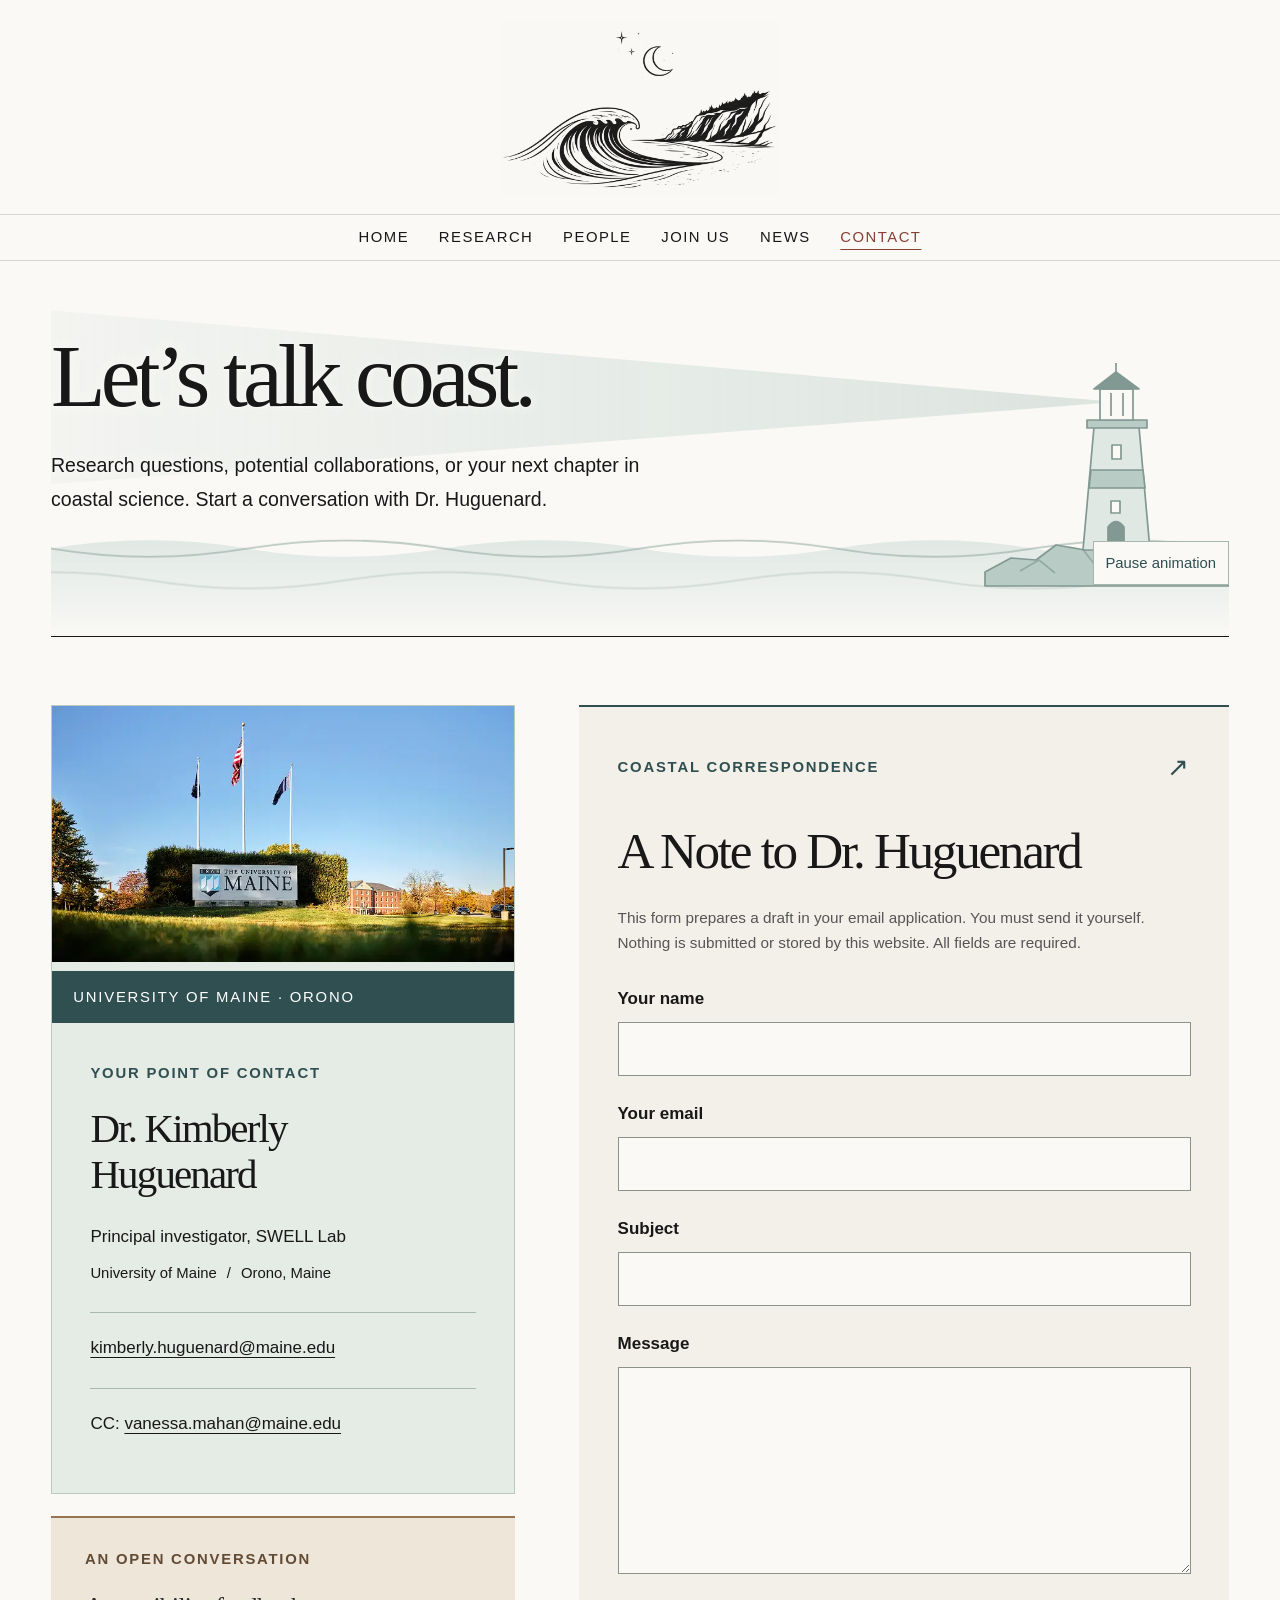
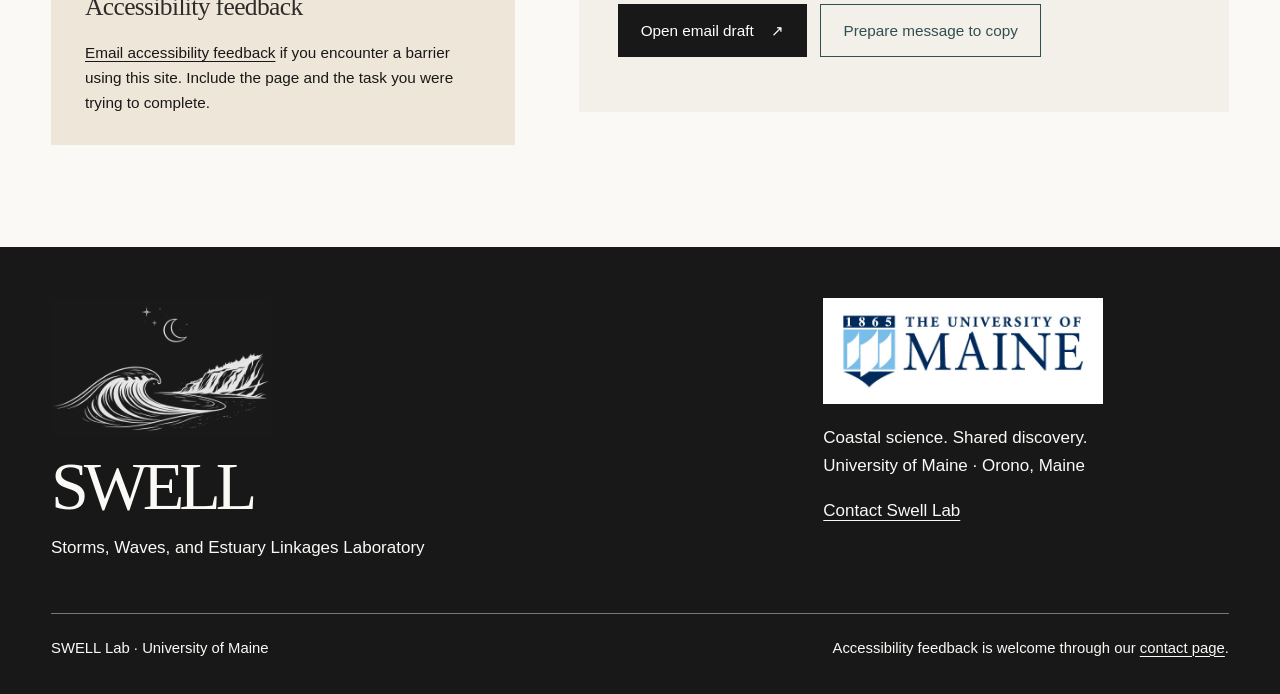
==== docs/contact.html @ 8139de0f "Build website into docs for GitHub Pages" ====
<!DOCTYPE html>
<html xmlns="http://www.w3.org/1999/xhtml" lang="en" xml:lang="en"><head>

<meta charset="utf-8">
<meta name="generator" content="quarto-1.10.18">

<meta name="viewport" content="width=device-width, initial-scale=1.0, user-scalable=yes">

<meta name="description" content="Prepare an email to Dr.&nbsp;Kimberly Huguenard about SWELL Lab research, opportunities, or accessibility.">

<title>Contact – SWELL Lab</title>
<style>
/* Default styles provided by pandoc.
** See https://pandoc.org/MANUAL.html#variables-for-html for config info.
*/
span.smallcaps{font-variant: small-caps;}
div.columns{display: flex; gap: 1.5em;}
div.column{flex: auto;}
@media screen {
div.columns{gap: min(4vw, 1.5em);}
div.column{overflow-x: auto;}
}
div.hanging-indent{margin-left: 1.5em; text-indent: -1.5em;}
ul.task-list{list-style: none;}
ul.task-list li input[type="checkbox"] {
  width: 0.8em;
  margin: 0 0.8em 0.2em -1em; /* quarto-specific, see https://github.com/quarto-dev/quarto-cli/issues/4556 */ 
  vertical-align: middle;
}
</style>


<script src="site_libs/quarto-nav/quarto-nav.js"></script>
<script src="site_libs/clipboard/clipboard.min.js"></script>
<script src="site_libs/quarto-html/quarto.js" type="module"></script>
<script src="site_libs/quarto-html/tabsets/tabsets.js" type="module"></script>
<script src="site_libs/quarto-html/popper.min.js"></script>
<script src="site_libs/quarto-html/tippy.umd.min.js"></script>
<link href="site_libs/quarto-html/tippy.css" rel="stylesheet">
<link href="site_libs/quarto-html/quarto-syntax-highlighting-64a204ab8560d761af7679ceaba22944.css" rel="stylesheet" id="quarto-text-highlighting-styles">
<script src="site_libs/bootstrap/bootstrap.min.js"></script>
<link href="site_libs/bootstrap/bootstrap-icons.css" rel="stylesheet">
<link href="site_libs/bootstrap/bootstrap-791b1b3ad2fe48a009efdbf6ec69bb7e.min.css" rel="stylesheet" append-hash="true" id="quarto-bootstrap" data-mode="light">
<script id="quarto-search-options" type="application/json">{
  "language": {
    "search-no-results-text": "No results",
    "search-matching-documents-text": "matching documents",
    "search-copy-link-title": "Copy link to search",
    "search-hide-matches-text": "Hide additional matches",
    "search-more-match-text": "more match in this document",
    "search-more-matches-text": "more matches in this document",
    "search-clear-button-title": "Clear",
    "search-text-placeholder": "",
    "search-detached-cancel-button-title": "Cancel",
    "search-submit-button-title": "Submit",
    "search-label": "Search"
  }
}</script>


<link rel="stylesheet" href="swell.css">
</head>

<body class="quarto-light">

<div id="quarto-search-results"></div>
<!-- content -->
<div id="quarto-content" class="quarto-container page-columns page-rows-contents page-layout-full">
<!-- sidebar -->
<!-- margin-sidebar -->
    
<!-- main -->
<main class="content column-page" id="quarto-document-content">
<a class="skip-link" href="#quarto-document-content">Skip to main content</a>
<header class="site-header">
  <div class="shell header-inner">
    <a class="brand" href="index.html" aria-label="SWELL Lab home"><img class="brand-wave" src="images/logo_final.png" alt=""></a>
    <nav class="site-nav" aria-label="Main navigation">
      <a href="index.html"><span>Home</span></a>
      <a href="research.html"><span>Research</span></a>
      <a href="people.html"><span>People</span></a>
      <a href="positions.html"><span>Join Us</span></a>
      <a href="news.html"><span>News</span></a>
      <a class="nav-contact" href="contact.html"><span>Contact</span></a>
    </nav>
  </div>
</header>

<!-- Keep Quarto's title container so it does not relocate our editorial h1. -->
<header id="title-block-header" class="quarto-title-block" hidden=""></header>


<div class="shell contact-page">

<header class="page-hero contact-hero">
  <div class="lighthouse-background" aria-hidden="true">
    <svg class="lighthouse-water" viewbox="0 0 1200 320" preserveaspectratio="none" focusable="false">
      <defs><lineargradient id="lighthouse-water-wash" x1="0" y1="0" x2="0" y2="1"><stop stop-color="#e0e8e4"></stop><stop offset="1" stop-color="#e0e8e4" stop-opacity="0"></stop></lineargradient></defs>
      <path d="M0 245Q100 231 200 245T400 245T600 245T800 245T1000 245T1200 245V320H0Z" fill="url(#lighthouse-water-wash)"></path>
      <g class="lighthouse-ripples" fill="none" stroke="#829892" stroke-width="1.5" opacity=".5"><path d="M-200 245Q-100 231 0 245T200 245T400 245T600 245T800 245T1000 245T1200 245T1400 245"></path><path d="M-100 272Q0 258 100 272T300 272T500 272T700 272T900 272T1100 272T1300 272" opacity=".5"></path></g>
    </svg>
    <svg class="lighthouse-scene" viewbox="0 0 360 300" focusable="false">
      <defs><lineargradient id="lighthouse-light" x1="0" y1="0" x2="1" y2="0"><stop stop-color="#b8cbc4" stop-opacity="0"></stop><stop offset="1" stop-color="#b8cbc4" stop-opacity=".45"></stop></lineargradient></defs>
      <path class="lighthouse-beam" d="M247 86 -1100 -30V190Z" fill="url(#lighthouse-light)"></path>
      <g stroke="#829892" stroke-width="1.7" stroke-linejoin="round">
        <path d="M116 256 142 242 167 244 187 229 216 234 244 220 273 230 296 226 319 244 349 251 360 270H116Z" fill="#b8cbc4"></path>
        <path d="m151 255 19-11 16 13m29-22 15 19 24-12m40-14-8 26 24 7" fill="none" opacity=".65"></path>
        <path d="M225 111H270L281 234H214Z" fill="#e0e8e4"></path>
        <path d="M222 154H274L276 172H220Z" fill="#b8cbc4"></path>
        <path d="M218 112H278V104H218Z" fill="#b8cbc4"></path>
        <path d="M231 104V73H264V104Z" fill="#faf9f6"></path>
        <path d="M225 73 247 56 270 73Z" fill="#829892"></path>
        <path d="M247 57V47 M242 77V100 M254 77V100" fill="none"></path>
        <path d="M239 234V211Q247 200 255 211V234Z" fill="#829892"></path>
        <path d="M243 129H252V143H243Z M242 185H251V197H242Z" fill="#faf9f6"></path>
      </g>
    </svg>
  </div>
  <div class="contact-hero-copy"><h1>Let’s talk coast.</h1><p class="lead">Research questions, potential collaborations, or your next chapter in coastal science. Start a conversation with Dr. Huguenard.</p></div><div class="lighthouse-controls"><button class="lighthouse-toggle" type="button" aria-pressed="false" hidden="">Pause animation</button></div></header>
<div class="section contact-grid">
  <div class="contact-aside" role="complementary" aria-labelledby="contact-name">
    <article class="contact-card">
      <figure class="contact-photo figure"><img src="images/umaine.jpg" alt="University of Maine entrance sign beneath three flagpoles, with autumn trees and campus buildings in the background." width="747" height="486" decoding="async" class="figure-img"><figcaption>University of Maine · Orono</figcaption></figure>
      <div class="contact-card-body"><p class="eyebrow">Your point of contact</p><h2 id="contact-name">Dr. Kimberly<br>Huguenard</h2><p class="contact-role">Principal investigator, SWELL Lab</p><p class="contact-location">University of Maine <span aria-hidden="true">/</span> Orono, Maine</p><p id="recipient-display" class="email"><a href="mailto:kimberly.huguenard@maine.edu?cc=vanessa.mahan%40maine.edu">kimberly.huguenard@maine.edu</a></p><p class="email">CC: <a href="mailto:vanessa.mahan@maine.edu">vanessa.mahan@maine.edu</a></p><p id="recipient-note" class="form-help">Drafts are addressed to Kim with Vanessa Mahan copied.</p></div>
    </article>
    <div class="accessibility-card" id="accessibility-feedback"><p class="eyebrow">An open conversation</p><h3>Accessibility feedback</h3><p><a href="mailto:kimberly.huguenard@maine.edu?cc=vanessa.mahan%40maine.edu&amp;subject=SWELL%20Lab%20accessibility%20feedback">Email accessibility feedback</a> if you encounter a barrier using this site. Include the page and the task you were trying to complete.</p></div>
  </div>
  <section class="contact-form-panel" aria-labelledby="form-heading"><div class="correspondence-label eyebrow"><span>Coastal correspondence</span><span aria-hidden="true">↗</span></div><h2 id="form-heading">A Note to Dr. Huguenard</h2><p id="form-instructions" class="form-help">This form prepares a draft in your email application. You must send it yourself. Nothing is submitted or stored by this website. All fields are required.</p>
    <!-- Keep these recipients consistent with the visible email and accessibility links. -->
    <form id="contact-form" data-recipient="kimberly.huguenard@maine.edu" data-cc="vanessa.mahan@maine.edu" aria-describedby="form-instructions">
      <div class="field"><label for="sender-name">Your name</label><input id="sender-name" name="name" autocomplete="name" required="" maxlength="120" aria-describedby="name-error"><p id="name-error" class="field-error" hidden=""></p></div>
      <div class="field"><label for="sender-email">Your email</label><input id="sender-email" name="email" type="email" autocomplete="email" required="" maxlength="254" aria-describedby="email-error"><p id="email-error" class="field-error" hidden=""></p></div>
      <div class="field"><label for="subject">Subject</label><input id="subject" name="subject" required="" maxlength="160" aria-describedby="subject-error"><p id="subject-error" class="field-error" hidden=""></p></div>
      <div class="field"><label for="message">Message</label><textarea id="message" name="message" rows="7" required="" maxlength="5000" aria-describedby="message-error"></textarea><p id="message-error" class="field-error" hidden=""></p></div>
      <div class="actions"><button class="button" id="open-draft" type="submit" disabled="" aria-describedby="recipient-note">Open email draft <span aria-hidden="true">↗</span></button><button class="button secondary" id="prepare-message" type="button" disabled="">Prepare message to copy</button></div>
      <p id="form-status" class="form-status" role="status" aria-live="polite" aria-atomic="true"></p>
      <noscript><p>Message preparation requires JavaScript. You can write your message directly in your email application using the email link above. Accessibility feedback can also be emailed using the link in the Accessibility feedback section.</p></noscript>
    </form>
    <div id="draft-preview" class="draft-preview" hidden=""><label for="copy-text">Your prepared message</label><p id="copy-help" class="form-help">If your email app does not open, copy this message into a new email. Nothing has been sent.</p><textarea id="copy-text" rows="10" readonly="" aria-describedby="copy-help"></textarea><div class="actions"><button class="button secondary" id="copy-message" type="button">Copy message</button></div><p id="copy-status" role="status" aria-live="polite"></p></div>
  </section>
</div>

</div>



</main> <!-- /main -->
<footer class="site-footer">
  <div class="shell">
    <div class="footer-top">
      <div><img class="footer-logo" src="images/logo_final.png" alt="SWELL Lab wave, coast, and moon logo" width="1020" height="632" loading="lazy" decoding="async"><p class="footer-wordmark" aria-hidden="true">SWELL</p><p>Storms, Waves, and Estuary Linkages Laboratory</p></div>
      <div class="footer-affiliation"><a class="university-logo" href="https://umaine.edu/"><img src="images/UMaine_fullcrest_logo4c.jpg" alt="The University of Maine" width="550" height="175" loading="lazy" decoding="async"></a><p>Coastal science. Shared discovery.<br>University of Maine · Orono, Maine</p><a href="contact.html">Contact Swell Lab</a></div>
    </div>
    <div class="footer-bottom"><p>SWELL Lab · University of Maine</p><p>Accessibility feedback is welcome through our <a href="contact.html#accessibility-feedback">contact page</a>.</p></div>
  </div>
</footer>
<script src="site.js" defer=""></script>
<script id="quarto-html-after-body" type="application/javascript">
  window.document.addEventListener("DOMContentLoaded", function (event) {
    const isCodeAnnotation = (el) => {
      for (const clz of el.classList) {
        if (clz.startsWith('code-annotation-')) {                     
          return true;
        }
      }
      return false;
    }
    const onCopySuccess = function(e) {
      // button target
      const button = e.trigger;
      // don't keep focus
      button.blur();
      // flash "checked"
      button.classList.add('code-copy-button-checked');
      var currentTitle = button.getAttribute("title");
      button.setAttribute("title", "Copied!");
      let tooltip;
      if (window.bootstrap) {
        button.setAttribute("data-bs-toggle", "tooltip");
        button.setAttribute("data-bs-placement", "left");
        button.setAttribute("data-bs-title", "Copied!");
        tooltip = new bootstrap.Tooltip(button, 
          { trigger: "manual", 
            customClass: "code-copy-button-tooltip",
            offset: [0, -8]});
        tooltip.show();    
      }
      setTimeout(function() {
        if (tooltip) {
          tooltip.hide();
          button.removeAttribute("data-bs-title");
          button.removeAttribute("data-bs-toggle");
          button.removeAttribute("data-bs-placement");
        }
        button.setAttribute("title", currentTitle);
        button.classList.remove('code-copy-button-checked');
      }, 1000);
      // clear code selection
      e.clearSelection();
    }
    const getTextToCopy = function(trigger) {
      const outerScaffold = trigger.parentElement.cloneNode(true);
      const codeEl = outerScaffold.querySelector('code');
      for (const childEl of codeEl.children) {
        if (isCodeAnnotation(childEl)) {
          childEl.remove();
        }
      }
      return codeEl.innerText;
    }
    const clipboard = new window.ClipboardJS('.code-copy-button:not([data-in-quarto-modal])', {
      text: getTextToCopy
    });
    clipboard.on('success', onCopySuccess);
    if (window.document.getElementById('quarto-embedded-source-code-modal')) {
      const clipboardModal = new window.ClipboardJS('.code-copy-button[data-in-quarto-modal]', {
        text: getTextToCopy,
        container: window.document.getElementById('quarto-embedded-source-code-modal')
      });
      clipboardModal.on('success', onCopySuccess);
    }
      var localhostRegex = new RegExp(/^(?:http|https):\/\/localhost\:?[0-9]*\//);
      var mailtoRegex = new RegExp(/^mailto:/);
        var filterRegex = new RegExp('/' + window.location.host + '/');
      var isInternal = (href) => {
          return filterRegex.test(href) || localhostRegex.test(href) || mailtoRegex.test(href);
      }
      // Inspect non-navigation links and adorn them if external
     var links = window.document.querySelectorAll('a[href]:not(.nav-link):not(.navbar-brand):not(.toc-action):not(.sidebar-link):not(.sidebar-item-toggle):not(.pagination-link):not(.no-external):not([aria-hidden]):not(.dropdown-item):not(.quarto-navigation-tool):not(.about-link)');
      for (var i=0; i<links.length; i++) {
        const link = links[i];
        if (!isInternal(link.href)) {
          // undo the damage that might have been done by quarto-nav.js in the case of
          // links that we want to consider external
          if (link.dataset.originalHref !== undefined) {
            link.href = link.dataset.originalHref;
          }
        }
      }
    function tippyHover(el, contentFn, onTriggerFn, onUntriggerFn) {
      const config = {
        allowHTML: true,
        maxWidth: 500,
        delay: 100,
        arrow: false,
        appendTo: function(el) {
            return el.parentElement;
        },
        interactive: true,
        interactiveBorder: 10,
        theme: 'quarto',
        placement: 'bottom-start',
      };
      if (contentFn) {
        config.content = contentFn;
      }
      if (onTriggerFn) {
        config.onTrigger = onTriggerFn;
      }
      if (onUntriggerFn) {
        config.onUntrigger = onUntriggerFn;
      }
      window.tippy(el, config); 
    }
    const noterefs = window.document.querySelectorAll('a[role="doc-noteref"]');
    for (var i=0; i<noterefs.length; i++) {
      const ref = noterefs[i];
      tippyHover(ref, function() {
        // use id or data attribute instead here
        let href = ref.getAttribute('data-footnote-href') || ref.getAttribute('href');
        try { href = new URL(href).hash; } catch {}
        const id = href.replace(/^#\/?/, "");
        const note = window.document.getElementById(id);
        if (note) {
          return note.innerHTML;
        } else {
          return "";
        }
      });
    }
    const xrefs = window.document.querySelectorAll('a.quarto-xref');
    const processXRef = (id, note) => {
      // Strip column container classes
      const stripColumnClz = (el) => {
        el.classList.remove("page-full", "page-columns");
        if (el.children) {
          for (const child of el.children) {
            stripColumnClz(child);
          }
        }
      }
      stripColumnClz(note)
      if (id === null || id.startsWith('sec-')) {
        // Special case sections, only their first couple elements
        const container = document.createElement("div");
        if (note.children && note.children.length > 2) {
          container.appendChild(note.children[0].cloneNode(true));
          for (let i = 1; i < note.children.length; i++) {
            const child = note.children[i];
            if (child.tagName === "P" && child.innerText === "") {
              continue;
            } else {
              container.appendChild(child.cloneNode(true));
              break;
            }
          }
          if (window.Quarto?.typesetMath) {
            window.Quarto.typesetMath(container);
          }
          return container.innerHTML
        } else {
          if (window.Quarto?.typesetMath) {
            window.Quarto.typesetMath(note);
          }
          return note.innerHTML;
        }
      } else {
        // Remove any anchor links if they are present
        const anchorLink = note.querySelector('a.anchorjs-link');
        if (anchorLink) {
          anchorLink.remove();
        }
        if (window.Quarto?.typesetMath) {
          window.Quarto.typesetMath(note);
        }
        if (note.classList.contains("callout")) {
          return note.outerHTML;
        } else {
          return note.innerHTML;
        }
      }
    }
    for (var i=0; i<xrefs.length; i++) {
      const xref = xrefs[i];
      tippyHover(xref, undefined, function(instance) {
        instance.disable();
        let url = xref.getAttribute('href');
        let hash = undefined; 
        if (url.startsWith('#')) {
          hash = url;
        } else {
          try { hash = new URL(url).hash; } catch {}
        }
        if (hash) {
          const id = hash.replace(/^#\/?/, "");
          const note = window.document.getElementById(id);
          if (note !== null) {
            try {
              const html = processXRef(id, note.cloneNode(true));
              instance.setContent(html);
            } finally {
              instance.enable();
              instance.show();
            }
          } else {
            // See if we can fetch this
            fetch(url.split('#')[0])
            .then(res => res.text())
            .then(html => {
              const parser = new DOMParser();
              const htmlDoc = parser.parseFromString(html, "text/html");
              const note = htmlDoc.getElementById(id);
              if (note !== null) {
                const html = processXRef(id, note);
                instance.setContent(html);
              } 
            }).finally(() => {
              instance.enable();
              instance.show();
            });
          }
        } else {
          // See if we can fetch a full url (with no hash to target)
          // This is a special case and we should probably do some content thinning / targeting
          fetch(url)
          .then(res => res.text())
          .then(html => {
            const parser = new DOMParser();
            const htmlDoc = parser.parseFromString(html, "text/html");
            const note = htmlDoc.querySelector('main.content');
            if (note !== null) {
              // This should only happen for chapter cross references
              // (since there is no id in the URL)
              // remove the first header
              if (note.children.length > 0 && note.children[0].tagName === "HEADER") {
                note.children[0].remove();
              }
              const html = processXRef(null, note);
              instance.setContent(html);
            } 
          }).finally(() => {
            instance.enable();
            instance.show();
          });
        }
      }, function(instance) {
      });
    }
        let selectedAnnoteEl;
        const selectorForAnnotation = ( cell, annotation) => {
          let cellAttr = 'data-code-cell="' + cell + '"';
          let lineAttr = 'data-code-annotation="' +  annotation + '"';
          const selector = 'span[' + cellAttr + '][' + lineAttr + ']';
          return selector;
        }
        const selectCodeLines = (annoteEl) => {
          const doc = window.document;
          const targetCell = annoteEl.getAttribute("data-target-cell");
          const targetAnnotation = annoteEl.getAttribute("data-target-annotation");
          const annoteSpan = window.document.querySelector(selectorForAnnotation(targetCell, targetAnnotation));
          const lines = annoteSpan.getAttribute("data-code-lines").split(",");
          const lineIds = lines.map((line) => {
            return targetCell + "-" + line;
          })
          let top = null;
          let height = null;
          let parent = null;
          if (lineIds.length > 0) {
              //compute the position of the single el (top and bottom and make a div)
              const el = window.document.getElementById(lineIds[0]);
              top = el.offsetTop;
              height = el.offsetHeight;
              parent = el.parentElement.parentElement;
            if (lineIds.length > 1) {
              const lastEl = window.document.getElementById(lineIds[lineIds.length - 1]);
              const bottom = lastEl.offsetTop + lastEl.offsetHeight;
              height = bottom - top;
            }
            if (top !== null && height !== null && parent !== null) {
              // cook up a div (if necessary) and position it 
              let div = window.document.getElementById("code-annotation-line-highlight");
              if (div === null) {
                div = window.document.createElement("div");
                div.setAttribute("id", "code-annotation-line-highlight");
                div.style.position = 'absolute';
                parent.appendChild(div);
              }
              div.style.top = top - 2 + "px";
              div.style.height = height + 4 + "px";
              div.style.left = 0;
              let gutterDiv = window.document.getElementById("code-annotation-line-highlight-gutter");
              if (gutterDiv === null) {
                gutterDiv = window.document.createElement("div");
                gutterDiv.setAttribute("id", "code-annotation-line-highlight-gutter");
                gutterDiv.style.position = 'absolute';
                const codeCell = window.document.getElementById(targetCell);
                const gutter = codeCell.querySelector('.code-annotation-gutter');
                gutter.appendChild(gutterDiv);
              }
              gutterDiv.style.top = top - 2 + "px";
              gutterDiv.style.height = height + 4 + "px";
            }
            selectedAnnoteEl = annoteEl;
          }
        };
        const unselectCodeLines = () => {
          const elementsIds = ["code-annotation-line-highlight", "code-annotation-line-highlight-gutter"];
          elementsIds.forEach((elId) => {
            const div = window.document.getElementById(elId);
            if (div) {
              div.remove();
            }
          });
          selectedAnnoteEl = undefined;
        };
          // Handle positioning of the toggle
      window.addEventListener(
        "resize",
        throttle(() => {
          elRect = undefined;
          if (selectedAnnoteEl) {
            selectCodeLines(selectedAnnoteEl);
          }
        }, 10)
      );
      function throttle(fn, ms) {
      let throttle = false;
      let timer;
        return (...args) => {
          if(!throttle) { // first call gets through
              fn.apply(this, args);
              throttle = true;
          } else { // all the others get throttled
              if(timer) clearTimeout(timer); // cancel #2
              timer = setTimeout(() => {
                fn.apply(this, args);
                timer = throttle = false;
              }, ms);
          }
        };
      }
        // Attach click handler to the DT
        const annoteDls = window.document.querySelectorAll('dt[data-target-cell]');
        for (const annoteDlNode of annoteDls) {
          annoteDlNode.addEventListener('click', (event) => {
            const clickedEl = event.target;
            if (clickedEl !== selectedAnnoteEl) {
              unselectCodeLines();
              const activeEl = window.document.querySelector('dt[data-target-cell].code-annotation-active');
              if (activeEl) {
                activeEl.classList.remove('code-annotation-active');
              }
              selectCodeLines(clickedEl);
              clickedEl.classList.add('code-annotation-active');
            } else {
              // Unselect the line
              unselectCodeLines();
              clickedEl.classList.remove('code-annotation-active');
            }
          });
        }
    const findCites = (el) => {
      const parentEl = el.parentElement;
      if (parentEl) {
        const cites = parentEl.dataset.cites;
        if (cites) {
          return {
            el,
            cites: cites.split(' ')
          };
        } else {
          return findCites(el.parentElement)
        }
      } else {
        return undefined;
      }
    };
    var bibliorefs = window.document.querySelectorAll('a[role="doc-biblioref"]');
    for (var i=0; i<bibliorefs.length; i++) {
      const ref = bibliorefs[i];
      const citeInfo = findCites(ref);
      if (citeInfo) {
        tippyHover(citeInfo.el, function() {
          var popup = window.document.createElement('div');
          citeInfo.cites.forEach(function(cite) {
            var citeDiv = window.document.createElement('div');
            citeDiv.classList.add('hanging-indent');
            citeDiv.classList.add('csl-entry');
            var biblioDiv = window.document.getElementById('ref-' + cite);
            if (biblioDiv) {
              citeDiv.innerHTML = biblioDiv.innerHTML;
            }
            popup.appendChild(citeDiv);
          });
          return popup.innerHTML;
        });
      }
    }
  });
  </script>
</div> <!-- /content -->




</body></html>
---- docs/site_libs/quarto-html/tippy.css ----
.tippy-box[data-animation=fade][data-state=hidden]{opacity:0}[data-tippy-root]{max-width:calc(100vw - 10px)}.tippy-box{position:relative;background-color:#333;color:#fff;border-radius:4px;font-size:14px;line-height:1.4;white-space:normal;outline:0;transition-property:transform,visibility,opacity}.tippy-box[data-placement^=top]>.tippy-arrow{bottom:0}.tippy-box[data-placement^=top]>.tippy-arrow:before{bottom:-7px;left:0;border-width:8px 8px 0;border-top-color:initial;transform-origin:center top}.tippy-box[data-placement^=bottom]>.tippy-arrow{top:0}.tippy-box[data-placement^=bottom]>.tippy-arrow:before{top:-7px;left:0;border-width:0 8px 8px;border-bottom-color:initial;transform-origin:center bottom}.tippy-box[data-placement^=left]>.tippy-arrow{right:0}.tippy-box[data-placement^=left]>.tippy-arrow:before{border-width:8px 0 8px 8px;border-left-color:initial;right:-7px;transform-origin:center left}.tippy-box[data-placement^=right]>.tippy-arrow{left:0}.tippy-box[data-placement^=right]>.tippy-arrow:before{left:-7px;border-width:8px 8px 8px 0;border-right-color:initial;transform-origin:center right}.tippy-box[data-inertia][data-state=visible]{transition-timing-function:cubic-bezier(.54,1.5,.38,1.11)}.tippy-arrow{width:16px;height:16px;color:#333}.tippy-arrow:before{content:"";position:absolute;border-color:transparent;border-style:solid}.tippy-content{position:relative;padding:5px 9px;z-index:1}
---- docs/site_libs/quarto-html/quarto-syntax-highlighting-64a204ab8560d761af7679ceaba22944.css ----
/* quarto syntax highlight colors */
:root {
  --quarto-hl-ot-color: #003B4F;
  --quarto-hl-at-color: #657422;
  --quarto-hl-ss-color: #20794D;
  --quarto-hl-an-color: #5E5E5E;
  --quarto-hl-fu-color: #4758AB;
  --quarto-hl-st-color: #20794D;
  --quarto-hl-cf-color: #003B4F;
  --quarto-hl-op-color: #5E5E5E;
  --quarto-hl-er-color: #AD0000;
  --quarto-hl-bn-color: #AD0000;
  --quarto-hl-al-color: #AD0000;
  --quarto-hl-va-color: #111111;
  --quarto-hl-bu-color: inherit;
  --quarto-hl-ex-color: inherit;
  --quarto-hl-pp-color: #AD0000;
  --quarto-hl-in-color: #5E5E5E;
  --quarto-hl-vs-color: #20794D;
  --quarto-hl-wa-color: #5E5E5E;
  --quarto-hl-do-color: #5E5E5E;
  --quarto-hl-im-color: #00769E;
  --quarto-hl-ch-color: #20794D;
  --quarto-hl-dt-color: #AD0000;
  --quarto-hl-fl-color: #AD0000;
  --quarto-hl-co-color: #5E5E5E;
  --quarto-hl-cv-color: #5E5E5E;
  --quarto-hl-cn-color: #8f5902;
  --quarto-hl-sc-color: #5E5E5E;
  --quarto-hl-dv-color: #AD0000;
  --quarto-hl-kw-color: #003B4F;
}

/* other quarto variables */
:root {
  --quarto-font-monospace: SFMono-Regular, Menlo, Monaco, Consolas, "Liberation Mono", "Courier New", monospace;
}

/* syntax highlight based on Pandoc's rules */
pre > code.sourceCode > span {
  color: #003B4F;
}

code.sourceCode > span {
  color: #003B4F;
}

div.sourceCode,
div.sourceCode pre.sourceCode {
  color: #003B4F;
}

/* Normal */
code span {
  color: #003B4F;
}

/* Alert */
code span.al {
  color: #AD0000;
  font-style: inherit;
}

/* Annotation */
code span.an {
  color: #5E5E5E;
  font-style: inherit;
}

/* Attribute */
code span.at {
  color: #657422;
  font-style: inherit;
}

/* BaseN */
code span.bn {
  color: #AD0000;
  font-style: inherit;
}

/* BuiltIn */
code span.bu {
  font-style: inherit;
}

/* ControlFlow */
code span.cf {
  color: #003B4F;
  font-weight: bold;
  font-style: inherit;
}

/* Char */
code span.ch {
  color: #20794D;
  font-style: inherit;
}

/* Constant */
code span.cn {
  color: #8f5902;
  font-style: inherit;
}

/* Comment */
code span.co {
  color: #5E5E5E;
  font-style: inherit;
}

/* CommentVar */
code span.cv {
  color: #5E5E5E;
  font-style: italic;
}

/* Documentation */
code span.do {
  color: #5E5E5E;
  font-style: italic;
}

/* DataType */
code span.dt {
  color: #AD0000;
  font-style: inherit;
}

/* DecVal */
code span.dv {
  color: #AD0000;
  font-style: inherit;
}

/* Error */
code span.er {
  color: #AD0000;
  font-style: inherit;
}

/* Extension */
code span.ex {
  font-style: inherit;
}

/* Float */
code span.fl {
  color: #AD0000;
  font-style: inherit;
}

/* Function */
code span.fu {
  color: #4758AB;
  font-style: inherit;
}

/* Import */
code span.im {
  color: #00769E;
  font-style: inherit;
}

/* Information */
code span.in {
  color: #5E5E5E;
  font-style: inherit;
}

/* Keyword */
code span.kw {
  color: #003B4F;
  font-weight: bold;
  font-style: inherit;
}

/* Operator */
code span.op {
  color: #5E5E5E;
  font-style: inherit;
}

/* Other */
code span.ot {
  color: #003B4F;
  font-style: inherit;
}

/* Preprocessor */
code span.pp {
  color: #AD0000;
  font-style: inherit;
}

/* SpecialChar */
code span.sc {
  color: #5E5E5E;
  font-style: inherit;
}

/* SpecialString */
code span.ss {
  color: #20794D;
  font-style: inherit;
}

/* String */
code span.st {
  color: #20794D;
  font-style: inherit;
}

/* Variable */
code span.va {
  color: #111111;
  font-style: inherit;
}

/* VerbatimString */
code span.vs {
  color: #20794D;
  font-style: inherit;
}

/* Warning */
code span.wa {
  color: #5E5E5E;
  font-style: italic;
}

.prevent-inlining {
  content: "</";
}

/*# sourceMappingURL=9d8d5bb603a83b8298b89080a598c93b.css.map */
---- docs/swell.css ----
/* Keep small text at least 14px while honoring larger browser text preferences. */
:root { --font-size-min: max(14px, .875rem); --paper: #faf9f6; --ink: #181818; --muted: #555; --line: #b8b6b1; --wash: #eeede9; }
* { box-sizing: border-box; }
html { scroll-padding-top: 1rem; }
body { margin: 0; background: var(--paper); color: var(--ink); }
body, input, textarea, button { font-family: Arial, Helvetica, sans-serif; }
a { color: inherit; text-underline-offset: .22em; text-decoration-thickness: 1px; }
a:hover { text-decoration-thickness: 2px; }
:focus-visible { outline: 3px solid var(--ink); outline-offset: 5px; }
::selection { color: white; background: var(--ink); }
img { max-width: 100%; height: auto; }
[hidden] { display: none !important; }
#quarto-content { display: block; padding: 0 !important; }
main.content { display: block !important; margin: 0 !important; padding: 0 !important; max-width: none; }
.shell.page-columns { display: block !important; }
.page-columns > * { grid-column: initial; }
.shell { width: min(100% - 6rem, 1320px); margin-inline: auto; }
.skip-link { position: absolute; left: 1rem; top: -100px; z-index: 100; background: var(--ink); color: white; padding: 1rem; }
.skip-link:focus { top: 1rem; }
.site-header { border-bottom: 1px solid #d8d6d1; }
.header-inner { display: flex; flex-direction: column; align-items: center; gap: 0; width: 100%; padding-top: 1.2rem; }
.header-inner .brand { margin-bottom: 1.2rem; }
.brand { display: inline-flex; align-items: center; gap: .5rem; flex-shrink: 0; text-decoration: none; }
.brand-wave { display: block; width: clamp(200px, 22vw, 280px); height: auto; mix-blend-mode: multiply; }
.site-nav { display: flex; align-items: stretch; justify-content: center; gap: 1.75rem; width: 100%; padding-inline: 1rem; border-top: 1px solid #d8d6d1; }
.site-nav a { display: inline-flex; align-items: center; justify-content: center; min-height: 44px; padding: .7rem 0; color: var(--ink); text-decoration: none; font-size: .875rem; font-weight: 400; letter-spacing: .1em; text-transform: uppercase; line-height: 1.4; white-space: nowrap; }
.site-nav a:hover, .site-nav a[aria-current=page] { text-decoration: underline; text-decoration-thickness: 1px; text-underline-offset: .45em; }
.site-nav a:focus-visible { outline: 2px solid var(--ink); outline-offset: -2px; }
.site-nav a.nav-contact { color: #8b4035; }
.site-nav a.nav-contact:hover { color: #622d25; }
.eyebrow, .folio, .role { font-size: var(--font-size-min); font-weight: 600; letter-spacing: .12em; text-transform: uppercase; }
.eyebrow { margin: 0 0 1.2rem; }
.cover { padding-top: 2rem; }
.cover-meta { display: flex; align-items: center; justify-content: space-between; gap: clamp(1.5rem, 4vw, 3.5rem); margin-bottom: 1.2rem; padding-bottom: 1.5rem; border-bottom: 1px solid var(--line); }
.cover-university { display: inline-flex; align-items: center; gap: .8rem; color: #003263; font-family: 'Times New Roman', Georgia, serif; font-size: clamp(1rem, 3.8vw, 1.35rem); font-weight: 700; font-variant: small-caps; line-height: 1.2; letter-spacing: .035em; text-transform: none; }
.cover-university img { display: block; width: 32px; height: auto; flex-shrink: 0; mix-blend-mode: multiply; }
.cover-focus { display: flex; flex-direction: column; gap: .35rem; text-align: right; }
.cover-focus-label { color: var(--muted); font-size: var(--font-size-min); font-weight: 600; line-height: 1.4; letter-spacing: .16em; text-transform: uppercase; }
.cover-focus-title { color: #003263; font: italic 1.25rem/1.3 Georgia, 'Times New Roman', serif; }
.masthead { font: 400 clamp(5.5rem, 20vw, 18rem)/.85 'Times New Roman', Georgia, serif; letter-spacing: -.075em; margin: 1.5rem 0 1.8rem; padding-right: .06em; text-align: center; }
.masthead-scene { position: relative; isolation: isolate; overflow: hidden; margin: 1.5rem 0 1.8rem; }
.masthead-scene .masthead { position: relative; z-index: 1; margin: 0; }
.masthead-wave { position: absolute; inset: 0; width: 100%; height: 100%; pointer-events: none; }
.wave-surge, .wave-foam { opacity: 0; transform-box: view-box; transform-origin: 50% 100%; }
/* Linear timing avoids stopping at each stage; reset only while transparent. */
.wave-surge { animation: wave-break 7s linear infinite both; }
.wave-foam { animation: wave-foam 7s linear infinite both; }
.wave-wash { opacity: .55; animation: wave-settle 14s ease-in-out infinite both; }
.wave-controls { display: flex; justify-content: flex-end; margin-bottom: 1rem; }
.wave-toggle { min-height: 44px; padding: .3rem .7rem; background: var(--paper); color: #304f50; border: 1px solid #a6b5ad; cursor: pointer; font: var(--font-size-min) Arial, sans-serif; }
.cover.waves-paused .masthead-wave * { animation-play-state: paused; }
/* Animate only when the corresponding page control is available. */
.cover:not(.motion-enabled) .masthead-wave *,
.research-hero:not(.motion-enabled) .tidal-background *,
.people-hero:not(.motion-enabled) .adcp-background *,
.positions-hero:not(.motion-enabled) .sailing-background * { animation: none; }
@media (prefers-reduced-motion: reduce) { .wave-controls { display: none; } }
@keyframes wave-break {
  0% { opacity: 0; transform: translateX(-70%) skewX(0deg) scaleY(.35); }
  18% { opacity: .65; transform: translateX(-30%) skewX(0deg) scaleY(.65); }
  43% { opacity: .85; transform: translateX(16%) skewX(0deg) scaleY(1); }
  58% { opacity: .8; transform: translateX(25%) skewX(8deg) scaleY(.92); }
  78% { opacity: .3; transform: translateX(34%) skewX(18deg) scaleY(.22); }
  100% { opacity: 0; transform: translateX(42%) skewX(0deg) scaleY(.04); }
}
@keyframes wave-foam {
  0%, 48% { opacity: 0; transform: translateX(25%) scale(.65, .4); }
  68% { opacity: .8; transform: translateX(30%) scale(1, 1); }
  84% { opacity: .45; transform: translateX(35%) scale(1.3, .55); }
  100% { opacity: 0; transform: translateX(40%) scale(1.5, .15); }
}
@keyframes wave-settle {
  0%, 100% { opacity: .45; transform: translateY(0) scaleY(1); }
  50% { opacity: .55; transform: translateY(3%) scaleY(.97); }
}
.cover-subtitle { border-top: 1px solid var(--ink); border-bottom: 1px solid var(--ink); text-align: center; padding: .9rem 0; margin: 0; font-size: var(--font-size-min); letter-spacing: .15em; text-transform: uppercase; max-width: none; }
.intro-grid { display: grid; grid-template-columns: 1.15fr 1fr; gap: 4rem; padding-block: 4rem; align-items: center; }
h1, h2, h3 { color: var(--ink); font-family: Georgia, 'Times New Roman', serif; font-weight: 400; overflow-wrap: anywhere; }
.intro-grid > *, .contact-grid > *, .profile-feature > *, .research-grid > *, .team-intro > * { min-width: 0; }
h1 { font-size: clamp(3rem, 7vw, 6.5rem); line-height: 1.04; letter-spacing: -.055em; }
h2 { font-size: clamp(2rem, 4.3vw, 4rem); line-height: 1.12; letter-spacing: -.045em; border: 0; padding: 0; margin: 0 0 1.5rem; }
h3 { font-size: 1.65rem; line-height: 1.2; margin: 0 0 1rem; letter-spacing: -.025em; }
.lead { font-size: 1.15rem; line-height: 1.75; max-width: 58ch; }
p { max-width: 70ch; }
.muted { color: var(--muted); }
.actions { display: flex; flex-wrap: wrap; gap: .8rem; margin-top: 1.75rem; }
.button { display: inline-flex; justify-content: center; align-items: center; gap: 1rem; min-height: 48px; padding: .75rem 1.3rem; border: 1px solid var(--ink); background: var(--ink); color: white; text-decoration: none; font-size: .9rem; cursor: pointer; }
.button:hover { background: #333; color: white; }
.button.secondary { background: transparent; color: var(--ink); }
.button.secondary:hover { background: var(--wash); }
.button:disabled { background: #deddd8; color: #555; border-color: #777; cursor: not-allowed; }
.landscape-carousel { min-width: 0; background: var(--wash); }
.landscape-window { position: relative; overflow: hidden; }
.landscape-track { display: flex; transition: transform .7s ease-in-out; }
.landscape-slide { flex: 0 0 100%; min-width: 0; }
.landscape-slide img { display: block; width: 100%; height: 390px; object-fit: cover; object-position: center; }
.landscape-caption { position: absolute; bottom: 0; left: 0; right: 0; margin: 0; max-width: none; padding: .85rem 1rem; background: var(--ink); color: white; font-size: var(--font-size-min); letter-spacing: .08em; text-transform: uppercase; }
.landscape-controls { display: flex; flex-wrap: wrap; justify-content: space-between; align-items: center; gap: .5rem; padding: .5rem; border: 1px solid var(--ink); border-top: 0; }
.landscape-controls button { min-height: 44px; min-width: 44px; border: 1px solid transparent; background: transparent; color: var(--ink); padding: .5rem; font-size: .875rem; cursor: pointer; }
.landscape-controls button:hover { border-color: var(--ink); }
.landscape-controls button:focus-visible { outline-offset: 0; }
.slide-navigation { display: flex; align-items: center; gap: .25rem; }
.slide-count { font-size: var(--font-size-min); min-width: 3rem; text-align: center; }
.section { padding-block: 4rem; border-top: 1px solid var(--ink); }
.section-heading { display: flex; justify-content: space-between; align-items: baseline; gap: 1rem; }
.section-heading > a { flex-shrink: 0; }
.research-grid { display: grid; grid-template-columns: repeat(3, 1fr); gap: 2.5rem; }
.research-card { padding-top: .75rem; }
.research-card-mark { display: grid; grid-template-columns: 1fr; gap: 1.5rem; margin-bottom: 1rem; }
.research-card .number { display: block; grid-row: 2; border-top: 1px solid var(--line); padding-top: 1rem; font: italic 2rem/1 Georgia, serif; }
.research-icon { display: block; grid-row: 1; justify-self: center; width: 132px; height: 132px; padding: 18px; border-radius: 50%; background: var(--wash); color: #454b48; fill: none; stroke: currentColor; stroke-width: 1.2; stroke-linecap: round; stroke-linejoin: round; }
.research-icon-wash { fill: var(--wash); stroke: none; }
.research-card p { color: var(--muted); }
.photo-placeholder { background: var(--wash); border: 1px solid var(--line); display: flex; flex-direction: column; justify-content: center; align-items: center; gap: .7rem; padding: 2rem; text-align: center; color: var(--muted); }
.photo-placeholder .placeholder-mark { font: italic 3.5rem Georgia, serif; color: #777; }
.group-photo { width: 100%; height: auto; display: block; }
.group-placeholder { min-height: 330px; }
figure { margin: 0; }
figcaption { color: var(--muted); font-size: .875rem; margin-top: .8rem; }
.team-intro { display: grid; grid-template-columns: 1fr 1fr; gap: 3rem; margin-top: 2.5rem; }
.join-strip { display: flex; justify-content: space-between; gap: 2rem; align-items: center; min-height: 340px; margin-block: 1rem 4rem; padding: clamp(2rem, 5vw, 4.5rem); border: 1px solid #304f50; background: linear-gradient(90deg, rgba(15, 32, 36, .88), rgba(15, 32, 36, .62)), url('images/landscape/PXL_20221231_163200021.jpg') center 55% / cover; color: var(--paper); }
.join-strip h2 { margin-bottom: .75rem; color: inherit; }
.join-strip p:last-child { margin-bottom: 0; }
.join-strip .button { flex-shrink: 0; background: var(--paper); border-color: var(--paper); color: var(--ink); }
.join-strip .button:hover { background: #e5ebe5; border-color: #e5ebe5; }
.join-strip :focus-visible { outline-color: white; }
.approach-card, .graduate-card { margin-block: 2.5rem 4rem; padding: clamp(2rem, 5vw, 4.5rem); border: 1px solid #304f50; background: linear-gradient(90deg, rgba(15, 32, 36, .88), rgba(15, 32, 36, .62)), url('images/landscape/PXL_20221231_165129265.jpg') center 55% / cover; color: var(--paper); }
.approach-card h2, .graduate-card h2 { color: inherit; }
.approach-card .muted { color: #e5ebe5; }
.approach-card .button, .graduate-card .button { background: var(--paper); border-color: var(--paper); color: var(--ink); }
.approach-card .button:hover, .graduate-card .button:hover { background: #e5ebe5; border-color: #e5ebe5; }
.approach-card :focus-visible, .graduate-card :focus-visible { outline-color: white; }
.graduate-card { background-image: linear-gradient(90deg, rgba(15, 32, 36, .88), rgba(15, 32, 36, .62)), url('images/landscape/University_landscape.jpg'); background-position: center; }
.graduate-card .button.secondary { background: transparent; color: var(--paper); }
.graduate-card .button.secondary:hover { background: rgba(250, 249, 246, .15); }
.page-hero { padding-block: 4rem 3rem; border-bottom: 1px solid var(--ink); }
.page-hero h1 { margin: 0 0 1.5rem; }
.page-hero .lead { margin-bottom: 0; }
.positions-hero { position: relative; isolation: isolate; overflow: hidden; }
.positions-hero-copy { position: relative; z-index: 1; text-shadow: 0 1px 2px var(--paper), 0 0 12px rgba(250, 249, 246, .85); }
.sailing-background { position: absolute; inset: 0; width: 100%; height: 100%; opacity: .65; pointer-events: none; }
.sailing-voyage { animation: sailing-crossing 24s linear infinite; }
.sailing-boat { transform-origin: 915px 250px; animation: sailing-rock 5s ease-in-out infinite; }
.sailing-waves { animation: sailing-surface 8s ease-in-out infinite; }
.sailing-controls { position: relative; z-index: 1; display: flex; justify-content: flex-end; margin-top: 1.5rem; }
.sailing-toggle { min-height: 44px; padding: .3rem .7rem; background: var(--paper); color: #304f50; border: 1px solid #a6b5ad; cursor: pointer; font: var(--font-size-min) Arial, sans-serif; }
.positions-hero.sailing-paused .sailing-background * { animation-play-state: paused; }
@keyframes sailing-crossing { 0% { transform: translateX(-150px); opacity: 0; } 10%, 85% { opacity: 1; } 100% { transform: translateX(210px); opacity: 0; } }
@keyframes sailing-rock { 0%, 100% { transform: translateY(0) rotate(-2deg); } 50% { transform: translateY(-5px) rotate(2deg); } }
@keyframes sailing-surface { 0%, 100% { transform: translateX(-20px); } 50% { transform: translateX(20px); } }
@media (max-width: 900px) {
  .page-hero.positions-hero { padding-bottom: 230px; }
  .sailing-background { top: auto; bottom: 45px; height: 230px; width: 100%; }
  .sailing-controls { position: absolute; right: 0; bottom: 0; margin: 0; }
  .sailing-voyage { translate: -170px 0; }
}
@media (prefers-reduced-motion: reduce) { .sailing-toggle { display: none; } }
.people-hero { position: relative; isolation: isolate; overflow: hidden; min-height: 480px; }
.people-hero-copy { position: relative; z-index: 1; text-shadow: 0 1px 2px var(--paper), 0 0 12px rgba(250, 249, 246, .85); }
/* Let the water extend behind the copy; the hero clips it at the page edges. */
.adcp-background { position: absolute; right: 0; bottom: 45px; width: 48%; height: 370px; opacity: .95; pointer-events: none; overflow: visible; }
.adcp-buoy { transform-origin: 475px 105px; animation: adcp-bob 6s ease-in-out infinite; }
.adcp-mooring { transform-origin: 460px 377px; animation: adcp-tether 6s ease-in-out infinite; }
.adcp-surface { animation: adcp-ripple 6s ease-in-out infinite; }
.adcp-current { animation: adcp-drift 8s linear infinite; }
.adcp-beams { animation: adcp-ping 3s linear infinite; }
.adcp-controls { position: relative; z-index: 1; display: flex; justify-content: flex-end; margin-top: 2rem; }
.adcp-toggle { min-height: 44px; padding: .3rem .7rem; background: var(--paper); color: #304f50; border: 1px solid #a6b5ad; cursor: pointer; font: var(--font-size-min) Arial, sans-serif; }
.people-hero.adcp-paused .adcp-background * { animation-play-state: paused; }
@keyframes adcp-bob { 0%, 100% { transform: translate(0, 0) rotate(-3deg); } 50% { transform: translate(5px, -7px) rotate(4deg); } }
@keyframes adcp-tether { 0%, 100% { transform: scaleY(1); } 50% { transform: skewX(-1deg) scaleY(1.025); } }
@keyframes adcp-ripple { 0%, 100% { transform: translate(0, 0); } 50% { transform: translate(5px, -7px); } }
@keyframes adcp-drift { 0% { transform: translateX(0); opacity: 0; } 15%, 80% { opacity: .65; } 100% { transform: translateX(110px); opacity: 0; } }
@keyframes adcp-ping { to { stroke-dashoffset: -60; } }
@media (max-width: 900px) {
  .page-hero.people-hero { padding-bottom: 320px; }
  .adcp-background { width: 100%; height: 265px; bottom: 55px; }
  .adcp-controls { position: absolute; right: 0; bottom: 0; margin: 0; }
}
@media (prefers-reduced-motion: reduce) { .adcp-toggle { display: none; } }
.review-note { border-left: 2px solid var(--ink); padding-left: 1rem; color: var(--muted); font-size: .9rem; margin: 2rem 0; }
.research-row { display: grid; grid-template-columns: .2fr 1fr 1.2fr; gap: 2rem; padding-block: 2.5rem; border-bottom: 1px solid var(--line); }
.research-row .number { font: italic 2rem Georgia, serif; }
.research-row h2 { font-size: 2.3rem; }
/* Research themes share the homepage's coastal line illustrations. */
.research-page { --coast: #304f50; }
.research-hero { position: relative; isolation: isolate; overflow: hidden; }
.research-hero-copy { position: relative; z-index: 1; }
.research-hero .lead { max-width: 58ch; }
.research-hero h1 { font-size: clamp(3rem, 6vw, 5.8rem); }
.tidal-background { position: absolute; inset: 0; width: 100%; height: 100%; pointer-events: none; }
.tidal-flood, .tidal-ebb { opacity: 0; }
.tidal-flood { animation: tidal-flood 16s linear infinite; }
.tidal-ebb { animation: tidal-ebb 16s linear infinite; }
.tidal-controls { position: relative; z-index: 1; display: flex; justify-content: flex-end; align-items: center; flex-wrap: wrap; gap: .5rem 1rem; margin-top: 1rem; color: var(--coast); font-size: var(--font-size-min); }
.tidal-static-label { position: relative; display: block; padding: .3rem; background: var(--paper); color: var(--coast); }
.tidal-toggle { min-height: 44px; padding: .3rem .7rem; background: var(--paper); color: var(--coast); border: 1px solid #a6b5ad; cursor: pointer; font: inherit; }
.research-hero.tides-paused .tidal-background * { animation-play-state: paused; }
@keyframes tidal-flood {
  0% { opacity: 0; transform: translateX(0); }
  8%, 38% { opacity: .8; }
  46%, 100% { opacity: 0; transform: translateX(-160px); }
}
@keyframes tidal-ebb {
  0%, 50% { opacity: 0; transform: translateX(0); }
  58%, 88% { opacity: .8; }
  96%, 100% { opacity: 0; transform: translateX(160px); }
}
@media (prefers-reduced-motion: reduce) {
  .tidal-phase, .tidal-toggle { display: none; }
  .tidal-static-label { display: inline; }
  .tidal-flood { opacity: .55; transform: translateY(-14px); }
  .tidal-ebb { opacity: .55; transform: translateY(14px); }
}
.research-jump { display: flex; flex-wrap: wrap; gap: .5rem 1.25rem; margin-top: 1.5rem; }
.research-jump a { display: inline-flex; align-items: center; gap: .8rem; min-height: 44px; font-size: var(--font-size-min); color: var(--coast); }
.research-page .review-note { font-size: var(--font-size-min); margin-block: 1.5rem; border-color: var(--coast); }
.research-page .research-row { --theme-wash: #e8eeed; display: grid; grid-template-columns: 140px minmax(0, .85fr) minmax(0, 1.4fr); align-items: start; gap: 2rem; padding: clamp(1.5rem, 3vw, 2.5rem); margin-bottom: 1rem; background: var(--theme-wash); border: 1px solid #ccd5d0; border-left: 3px solid var(--coast); }
.research-page .research-row:nth-of-type(2) { --theme-wash: #e9eee3; }
.research-page .research-row:nth-of-type(3) { --theme-wash: #f1eade; }
.research-page .research-mark { display: flex; flex-direction: column; align-items: center; gap: 1rem; }
.research-page .research-mark .number { align-self: flex-start; font-size: 1.15rem; color: var(--coast); }
.research-page .research-icon { width: 128px; height: 128px; background: rgba(255, 255, 255, .55); color: var(--coast); }
.research-page .research-icon-wash { fill: var(--theme-wash); }
.research-page .research-row h2 { font-size: clamp(1.9rem, 3vw, 2.75rem); margin: 2.3rem 0 0; }
.research-detail > p:first-child { margin: 0 0 1.2rem; line-height: 1.75; font-size: .95rem; }
.research-tags { display: flex; flex-wrap: wrap; gap: .5rem; list-style: none; margin: 0; padding: 0; }
.research-tags li { padding: .35rem .65rem; border: 1px solid #a6b5ad; background: rgba(255, 255, 255, .4); font-size: var(--font-size-min); color: #304544; }
.research-question { border-top: 1px solid #bcc7bd; padding-top: 1rem; margin: 1.25rem 0 0; font: italic 1.15rem/1.5 Georgia, serif; color: #304544; }
.research-question .eyebrow { display: block; font: 600 var(--font-size-min)/1.5 Arial, sans-serif; letter-spacing: .12em; margin-bottom: .45rem; }
.activities-heading { max-width: 760px; margin-bottom: 2rem; }
.activities-heading h2 { font-size: clamp(2rem, 4vw, 3.4rem); }
.activities-grid { display: grid; grid-template-columns: repeat(2, minmax(0, 1fr)); gap: 2.5rem 2rem; }
.activity-card { min-width: 0; border-bottom: 1px solid var(--line); padding-bottom: 1.5rem; }
.activity-card figure { margin: 0; }
.activity-card img { display: block; width: 100%; height: auto; aspect-ratio: 4 / 3; object-fit: cover; }
.activity-card figcaption { margin-top: .6rem; font-size: var(--font-size-min); color: var(--muted); }
.activity-copy { padding-top: 1.25rem; }
.activity-copy h3 { font-size: clamp(1.6rem, 2.5vw, 2.2rem); margin: .5rem 0 1rem; }
.activity-copy p:last-child { margin-bottom: 0; }
.activity-methods { padding-left: 1.2rem; }
.activity-methods li + li { margin-top: .4rem; }
@media (max-width: 640px) { .activities-grid { grid-template-columns: 1fr; gap: 2rem; } }
@media (max-width: 900px) {
  .research-page .research-row { grid-template-columns: 100px minmax(0, 1fr); gap: 1.5rem; }
  .research-page .research-mark { grid-column: 1; grid-row: 1 / 3; }
  .research-page .research-icon { width: 100px; height: 100px; padding: 14px; }
  .research-page .research-row h2 { margin-top: 0; }
  .research-page .research-detail { grid-column: 2; }
}
@media (max-width: 640px) {
  .research-hero .tidal-background { top: auto; bottom: 90px; height: 240px; }
  .research-page .research-row { grid-template-columns: 72px minmax(0, 1fr); gap: 1rem; padding: 1.25rem; }
  .research-page .research-mark { grid-row: 1; gap: .5rem; }
  .research-page .research-icon { width: 72px; height: 72px; padding: 10px; }
  .research-page .research-row h2 { align-self: center; font-size: 1.8rem; }
  .research-page .research-detail { grid-column: 1 / -1; }
}
.profile-feature { display: grid; grid-template-columns: 1fr 1.7fr; gap: 4rem; align-items: center; }
.portrait { aspect-ratio: 3 / 4; width: 100%; object-fit: cover; object-position: center 25%; }
.profile-feature .portrait { max-height: 480px; }
.role { margin-top: 1.2rem; color: var(--muted); }
.profile-grid { display: grid; grid-template-columns: repeat(3, 1fr); gap: 3rem 2rem; }
.profile-grid article { min-width: 0; }
.profile-grid h3 { margin-top: .6rem; }
.pending { color: var(--muted); font-size: .95rem; }
.email { overflow-wrap: anywhere; }
.contact-grid { display: grid; grid-template-columns: 1fr 1.4fr; gap: 5rem; }
.contact-grid h2 { font-size: 2.2rem; }
.contact-aside { min-width: 0; }
/* Coastal stationery: restrained color, photography, and editorial rules. */
.contact-page { --coast: #304f50; --sage: #e5ebe5; --sand: #efe6da; }
.contact-hero { position: relative; isolation: isolate; overflow: hidden; min-height: 350px; }
.contact-hero-copy { position: relative; z-index: 1; text-shadow: 0 1px 2px var(--paper), 0 0 12px rgba(250, 249, 246, .85); }
.lighthouse-background { position: absolute; inset: 0; pointer-events: none; }
.lighthouse-water { position: absolute; inset: 0; width: 100%; height: 100%; }
.lighthouse-scene { position: absolute; width: 360px; height: 300px; right: 0; bottom: 20px; overflow: visible; }
.lighthouse-beam { transform-origin: 247px 86px; animation: lighthouse-sweep 14s ease-in-out infinite; }
.lighthouse-ripples { animation: lighthouse-water-drift 8s ease-in-out infinite; }
.lighthouse-controls { position: relative; z-index: 1; display: flex; justify-content: flex-end; margin-top: 1.5rem; }
.lighthouse-toggle { min-height: 44px; padding: .3rem .7rem; background: var(--paper); color: var(--coast); border: 1px solid #a6b5ad; cursor: pointer; font: var(--font-size-min) Arial, sans-serif; }
.contact-hero.lighthouse-paused .lighthouse-background * { animation-play-state: paused; }
.contact-hero:not(.motion-enabled) .lighthouse-background * { animation: none; }
@keyframes lighthouse-sweep { 0%, 100% { transform: rotate(-9deg) scaleY(.65); } 50% { transform: rotate(8deg) scaleY(1); } }
@keyframes lighthouse-water-drift { 0%, 100% { transform: translateX(-20px); } 50% { transform: translateX(20px); } }
@media (max-width: 900px) {
  .page-hero.contact-hero { padding-bottom: 280px; }
  .lighthouse-scene { width: 280px; height: 235px; bottom: 45px; }
  .lighthouse-water { top: auto; bottom: 40px; height: 255px; }
  .lighthouse-controls { position: absolute; right: 0; bottom: 0; margin: 0; }
}
@media (prefers-reduced-motion: reduce) { .lighthouse-toggle { display: none; } }
.contact-page .contact-grid { gap: clamp(2rem, 5vw, 5rem); align-items: start; border-top: 0; }
.contact-card { background: var(--sage); border: 1px solid #bbc9bf; }
.contact-photo { position: relative; }
.contact-photo img { display: block; width: 100%; height: clamp(200px, 20vw, 290px); object-fit: cover; object-position: center 60%; }
.contact-photo figcaption { display: flex; justify-content: space-between; gap: 1rem; margin: 0; padding: .8rem 1.25rem; background: var(--coast); color: #fff; font-size: var(--font-size-min); letter-spacing: .12em; text-transform: uppercase; }
.contact-card-body { padding: clamp(1.5rem, 3vw, 2.5rem); }
.contact-card-body .eyebrow { color: var(--coast); }
.contact-card-body h2 { font-size: clamp(2rem, 3.2vw, 3rem); }
.contact-role { margin-bottom: .5rem; }
.contact-location { font-size: var(--font-size-min); line-height: 1.8; }
.contact-location span { margin-inline: .35rem; }
.contact-card-body .email { padding-top: 1.25rem; margin-top: 1.5rem; border-top: 1px solid #a8b9ae; }
.contact-card-body .review-note { margin: 1.25rem 0 0; border-color: var(--coast); }
.accessibility-card { margin-top: 1.25rem; padding: 1.75rem 2rem; background: var(--sand); border-top: 2px solid #987551; }
.accessibility-card .eyebrow { font-size: var(--font-size-min); color: #624b34; }
.accessibility-card h3 { font-size: 1.5rem; }
.accessibility-card p:last-child { font-size: .9rem; margin-bottom: 0; }
.contact-form-panel { background: #f3f0e9; padding: clamp(1.5rem, 3vw, 3rem); border-top: 2px solid var(--coast); }
.correspondence-label { display: flex; justify-content: space-between; align-items: center; color: var(--coast); font-size: var(--font-size-min); margin-bottom: 2rem; }
.correspondence-label > span:last-child { font-size: 1.5rem; font-weight: 400; }
.contact-form-panel h2 { font-size: clamp(2.4rem, 4vw, 3.5rem); }
.contact-form-panel .form-help { line-height: 1.65; margin-bottom: 1.75rem; }
.contact-form-panel input, .contact-form-panel textarea { background: var(--paper); border-color: #8b9288; }
.contact-form-panel input:focus, .contact-form-panel textarea:focus { outline-color: var(--coast); }
.contact-form-panel .button.secondary { border-color: var(--coast); color: var(--coast); }
.contact-form-panel .button.secondary:hover { background: var(--sage); }
label { display: block; font-weight: 600; margin-bottom: .5rem; }
.field { margin-bottom: 1.4rem; }
input, textarea { display: block; width: 100%; min-width: 0; border: 1px solid #777; border-radius: 0; background: transparent; color: var(--ink); padding: .8rem; font-size: 1rem; line-height: 1.5; }
textarea { resize: vertical; min-height: 150px; }
input[aria-invalid=true], textarea[aria-invalid=true] { border: 2px solid var(--ink); }
.field-error { font-weight: 600; font-size: .9rem; margin-top: .4rem; }
.form-help { font-size: .9rem; color: var(--muted); }
.form-status { margin-top: 1rem; font-weight: 600; }
.draft-preview { margin-top: 2rem; padding-top: 1.5rem; border-top: 1px solid var(--line); }
.site-footer { margin-top: 2rem; padding-block: 3rem 2rem; background: var(--ink); color: var(--paper); }
.footer-top { display: flex; justify-content: space-between; gap: 3rem; }
.footer-affiliation { min-width: 0; }
.university-logo { display: block; width: min(100%, 280px); background: white; padding: .7rem; margin-bottom: 1.2rem; }
.university-logo img { display: block; width: 100%; height: auto; }
.footer-logo { display: block; width: min(100%, 220px); height: auto; margin-bottom: 1.25rem; filter: invert(1); mix-blend-mode: screen; }
.footer-wordmark { font: 400 4rem/.9 'Times New Roman', serif; letter-spacing: -.075em; margin-bottom: 1rem; }
.footer-bottom { border-top: 1px solid #777; margin-top: 2rem; padding-top: 1.25rem; display: flex; flex-wrap: wrap; justify-content: space-between; gap: 1rem; font-size: var(--font-size-min); }
.footer-bottom p { margin: 0; }
.site-footer :focus-visible, .skip-link:focus-visible { outline-color: white; }
.news-page { max-width: 1200px; }
.news-masthead { position: relative; isolation: isolate; overflow: hidden; text-align: center; min-height: 330px; padding: 2.2rem 0 1.4rem; border-bottom: 1px solid var(--line); }
.news-masthead > p, .news-masthead > h1 { position: relative; z-index: 1; }
.news-masthead > p { margin-inline: auto; }
.bottle-background { position: absolute; inset: 0; pointer-events: none; }
.bottle-sea { position: absolute; inset: 0; width: 100%; height: 100%; }
.bottle-vessel { position: absolute; width: 280px; height: 190px; left: calc(50% - 140px); bottom: 20px; animation: bottle-drift 24s ease-in-out infinite alternate; }
.bottle-float { transform-origin: 185px 135px; transform: rotate(-14deg); animation: bottle-bob 6s ease-in-out infinite; }
.bottle-ripples { animation: bottle-ripple 6s ease-in-out infinite; }
.bottle-controls { position: absolute; right: 0; bottom: 0; z-index: 1; display: flex; justify-content: flex-end; }
.bottle-toggle { min-height: 44px; padding: .3rem .7rem; background: var(--paper); color: #304f50; border: 1px solid #a6b5ad; cursor: pointer; font: var(--font-size-min) Arial, sans-serif; }
.news-masthead.bottle-paused .bottle-background * { animation-play-state: paused; }
.news-masthead:not(.motion-enabled) .bottle-background * { animation: none; }
@keyframes bottle-bob { 0%, 100% { transform: translateY(0) rotate(-14deg); } 50% { transform: translateY(-6px) rotate(-8deg); } }
@keyframes bottle-drift { from { left: -30px; } to { left: calc(100% - 250px); } }
@keyframes bottle-ripple { 0%, 100% { transform: translateX(0); } 50% { transform: translateX(12px); } }
@media (max-width: 900px) {
  .news-masthead { min-height: 350px; padding-bottom: 200px; }
}
@media (prefers-reduced-motion: reduce) { .bottle-toggle { display: none; } }
.news-masthead h1 { font: 400 clamp(3.5rem, 7vw, 6rem)/1 Georgia, serif; letter-spacing: -.05em; margin: 0 0 .7rem; }
.news-preview-note, .news-archive-note { color: var(--muted); font-size: var(--font-size-min); text-align: center; margin: 1rem 0 1.5rem; }
.news-front { display: grid; grid-template-columns: 1fr 2.1fr 1fr; gap: 1.5rem; align-items: start; }
.news-front > * { min-width: 0; }
.news-feature { grid-column: 2; grid-row: 1; }
.news-side { grid-column: 1; grid-row: 1; display: grid; gap: 2rem; }
.news-briefs { grid-column: 3; grid-row: 1; }
.news-story { text-align: center; }
.news-story a, .news-brief a { display: block; color: var(--ink); text-decoration: none; }
.news-story a:hover h2, .news-story a:hover h3, .news-brief a:hover h3 { text-decoration: underline; text-underline-offset: .2em; }
.news-story img { display: block; width: 100%; aspect-ratio: 1 / 1; object-fit: cover; }
.news-story img.news-portrait { object-position: center 30%; }
.news-story img.news-conference-logo { object-fit: contain; background: #f7f0de; }
.news-feature img { aspect-ratio: 4 / 5; }
.news-category { font-size: var(--font-size-min); letter-spacing: .1em; line-height: 1.5; text-transform: uppercase; margin: .75rem 0 .35rem; }
.news-story h2, .news-story h3, .news-brief h3 { font: 400 1rem/1.25 Arial, Helvetica, sans-serif; letter-spacing: -.025em; margin: 0; }
.news-feature h2 { font-size: clamp(1.4rem, 2.2vw, 2rem); }
.news-credit { font-size: var(--font-size-min); letter-spacing: .13em; text-transform: uppercase; line-height: 1.6; margin: .7rem 0 0; }
.news-image-note { color: var(--muted); font-size: var(--font-size-min); line-height: 1.5; margin: .7rem 0 0; }
.news-dispatch { border-top: 1px solid var(--line); margin-top: 3rem; padding-top: 2rem; scroll-margin-top: 2rem; }
.news-dispatch h2 { font: 400 clamp(1.8rem, 3vw, 2.6rem)/1.15 Georgia, serif; max-width: 760px; }
.news-dispatch > p { max-width: 760px; }
.news-photo { width: 100%; max-width: 760px; margin: 1.5rem 0; }
.news-photo-placeholder { width: 100%; min-width: 0; aspect-ratio: 16 / 9; min-height: 200px; overflow-wrap: anywhere; }
.news-photo > img { display: block; width: 100%; height: auto; }
.news-photo figcaption { margin-top: .65rem; color: var(--muted); font-size: var(--font-size-min); line-height: 1.5; }
.news-section-label { font: 400 1rem/1.4 Arial, Helvetica, sans-serif; text-transform: uppercase; letter-spacing: .08em; text-align: center; }
.news-briefs > h2 { border-block: 1px solid var(--line); padding: .7rem 0; margin: 0; }
.news-brief { padding: 1.3rem 0; border-bottom: 1px solid #d8d6d1; }
.news-brief a { display: grid; grid-template-columns: 1fr 56px; gap: .8rem; align-items: start; }
.news-brief .news-category { margin-top: 0; }
.news-brief h3 { font-size: var(--font-size-min); }
.news-brief img { width: 56px; height: 75px; object-fit: cover; object-position: center 30%; }
.news-archive { margin: 3.5rem 0 4rem; border-top: 1px solid var(--line); padding-top: 2rem; }
.news-archive > h2 { padding: .8rem 0; border-block: 1px solid var(--line); margin: 0; }
.news-archive-grid { display: grid; grid-template-columns: repeat(4, minmax(0, 1fr)); gap: 1.5rem; }
.news-archive-grid .news-story { text-align: left; }
.news-archive-grid img { aspect-ratio: 4 / 3; }
@media (max-width: 1000px) {
  .news-front { grid-template-columns: 1fr 2fr; }
  .news-briefs { grid-column: 1 / -1; grid-row: 2; display: grid; grid-template-columns: 1fr 1fr; gap: 0 1.5rem; }
  .news-briefs > h2 { grid-column: 1 / -1; }
  .news-archive-grid { grid-template-columns: repeat(2, minmax(0, 1fr)); }
}
@media (max-width: 640px) {
  .news-front { display: flex; flex-direction: column; gap: 2rem; }
  .news-front > * { width: 100%; }
  .news-side { grid-template-columns: repeat(2, minmax(0, 1fr)); gap: 1rem; }
  .news-briefs { grid-template-columns: 1fr; }
  .news-archive-grid { gap: 1.8rem 1rem; }
  .news-story h2, .news-story h3 { font-size: .95rem; }
  .news-feature h2 { font-size: 1.6rem; }
}
@media (max-width: 380px) { .news-archive-grid, .news-side { grid-template-columns: 1fr; } }
@media (min-width: 1700px) { .masthead { font-size: 18rem; } }
@media (max-width: 900px) {
  .shell:not(.header-inner) { width: calc(100% - 3rem); }
  .intro-grid, .contact-grid { gap: 2.5rem; }
  .profile-grid { grid-template-columns: repeat(2, 1fr); }
  .research-grid { gap: 1.5rem; }
  .header-inner { flex-wrap: wrap; }
  .research-row { grid-template-columns: 3rem 1fr; }
  .research-row > div { grid-column: 2; }
}
@media (max-width: 640px) {
  .shell:not(.header-inner) { width: calc(100% - 2rem); }
  .header-inner { gap: 0; }
  .brand { margin-right: 0; }
  .site-nav { gap: .75rem; padding-inline: .75rem; flex-wrap: wrap; column-gap: 1.25rem; row-gap: 0; }
  .site-nav a { padding-block: .65rem; font-size: var(--font-size-min); letter-spacing: .07em; }
  .cover { padding-top: 1.5rem; }
  .masthead { font-size: 22vw; }
  .cover-meta { align-items: flex-start; flex-direction: column; gap: 1rem; padding-bottom: 1.25rem; }
  .cover-focus { text-align: left; padding-left: calc(32px + .8rem); }
  .cover-focus-title { font-size: 1.05rem; }
  .cover-subtitle { font-size: var(--font-size-min); letter-spacing: .08em; }
  .intro-grid, .research-grid, .team-intro, .profile-feature, .profile-grid, .contact-grid { grid-template-columns: 1fr; }
  .intro-grid, .section { padding-block: 2.5rem; }
  .page-hero { padding-block: 2.5rem; }
  .section-heading, .join-strip, .footer-top { align-items: flex-start; flex-direction: column; }
  .join-strip { justify-content: center; margin-bottom: 2.5rem; }
  .approach-card, .graduate-card { margin-bottom: 2.5rem; }
  .section-heading { margin-bottom: 1.5rem; }
  .section-heading h2 { margin-bottom: 0; }
  .landscape-slide img { height: 300px; }
  .group-placeholder { min-height: 230px; }
  .research-row { gap: 1rem; grid-template-columns: 2rem 1fr; }
  .research-row h2 { font-size: 1.8rem; }
  .profile-feature { gap: 1.5rem; }
}
@media (prefers-reduced-motion: reduce) { *, *::before, *::after { scroll-behavior: auto !important; transition: none !important; animation: none !important; } }
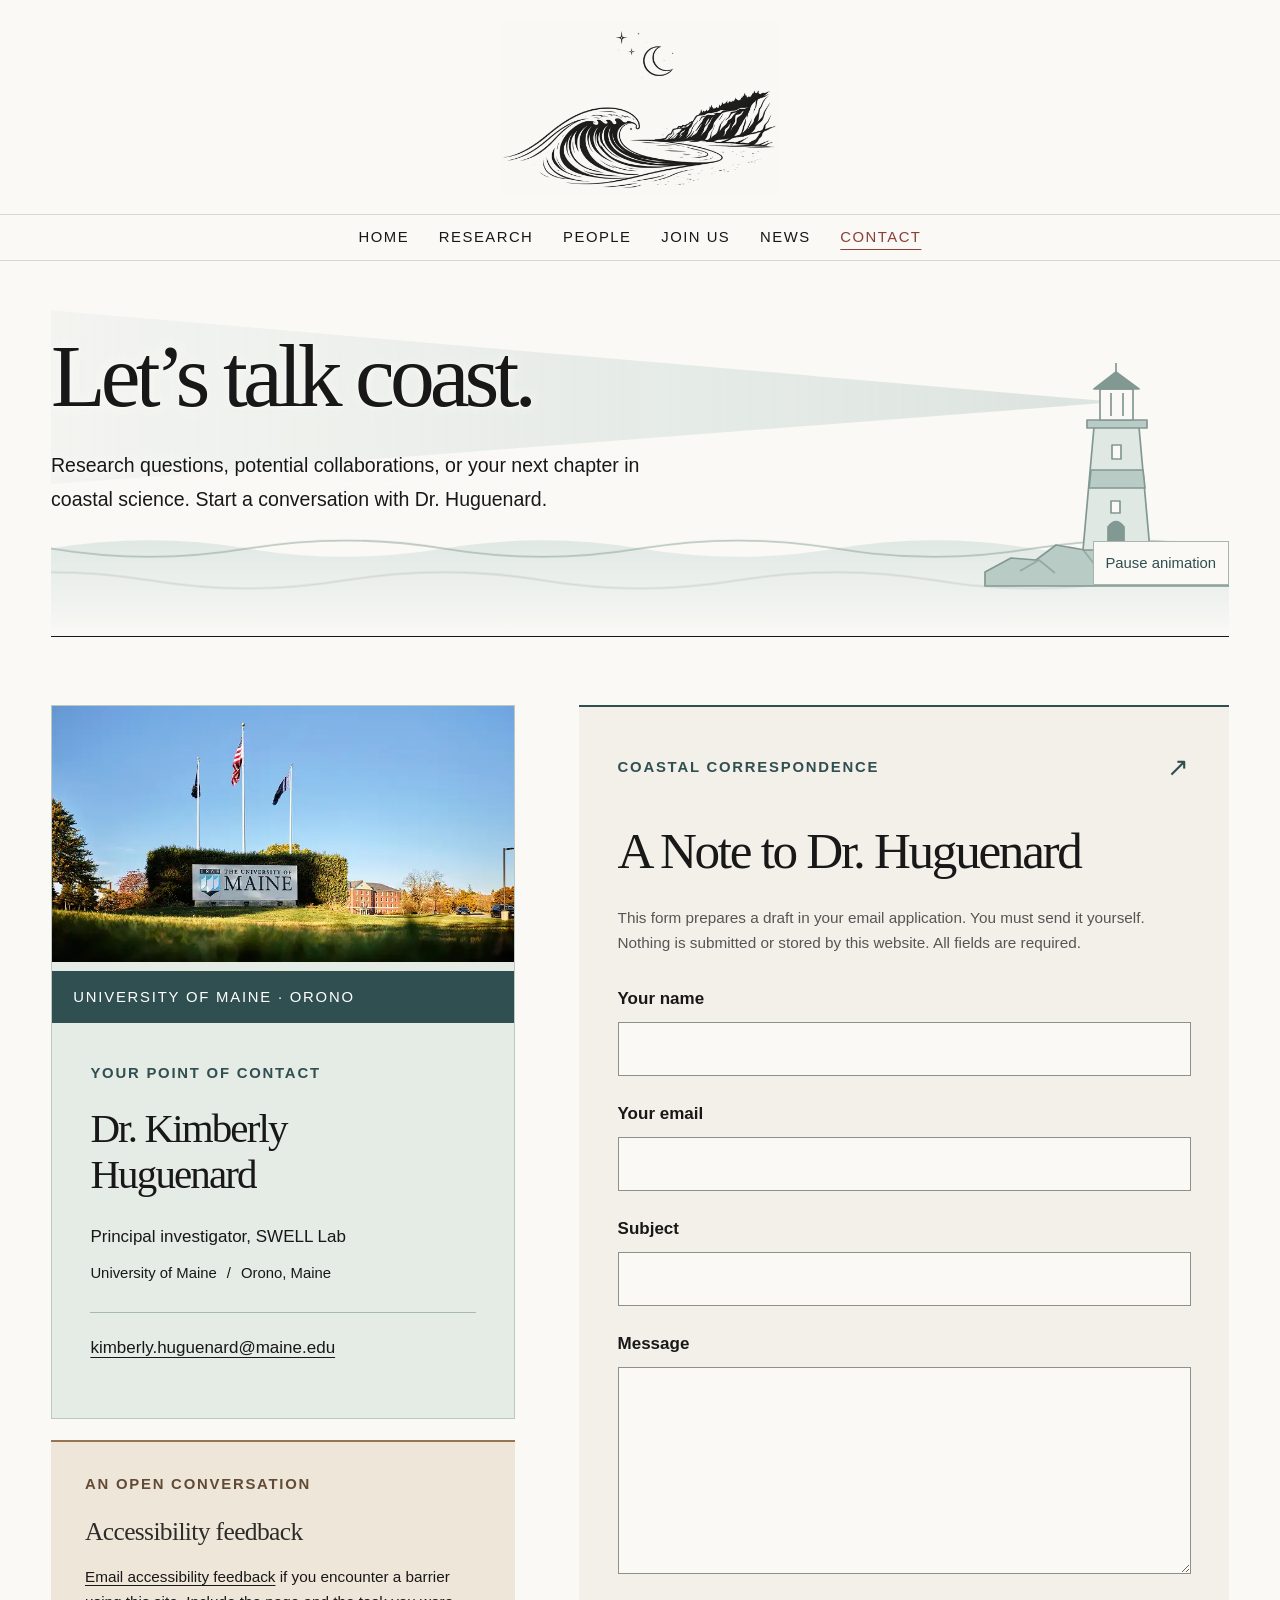
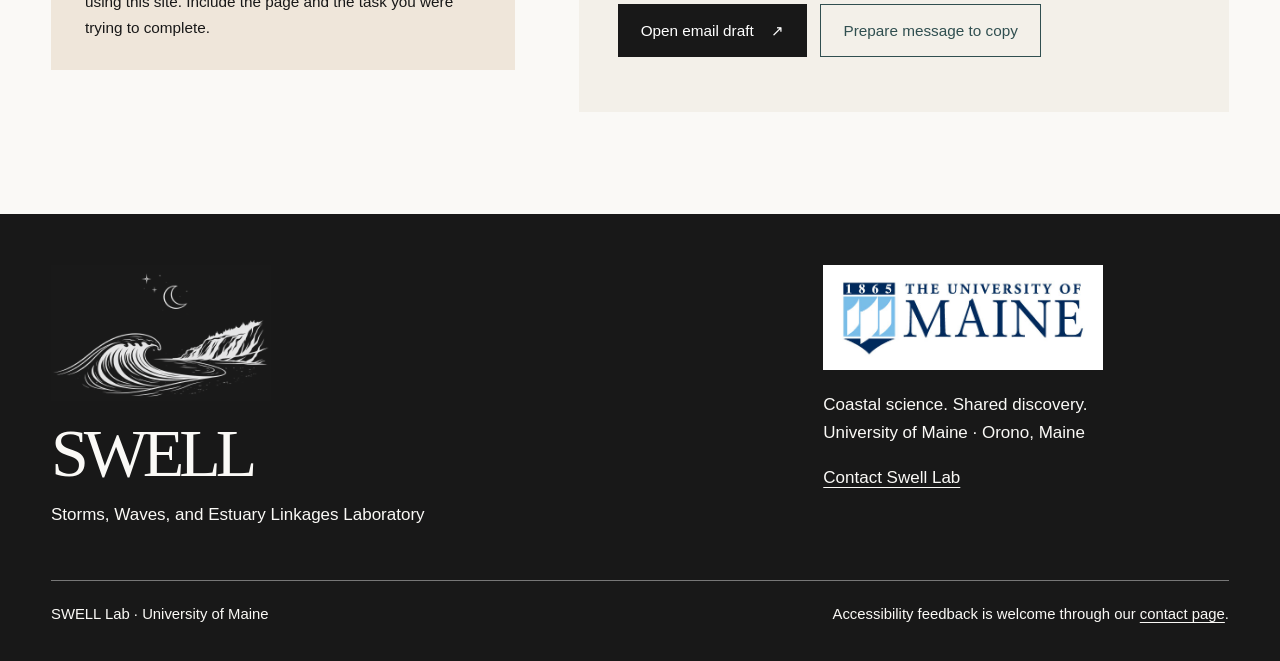
==== commit cf175407: "crop image for news page and fix contact page" ====
--- a/docs/contact.html
+++ b/docs/contact.html
@@ -121,7 +121,7 @@
   <div class="contact-aside" role="complementary" aria-labelledby="contact-name">
     <article class="contact-card">
       <figure class="contact-photo figure"><img src="images/umaine.jpg" alt="University of Maine entrance sign beneath three flagpoles, with autumn trees and campus buildings in the background." width="747" height="486" decoding="async" class="figure-img"><figcaption>University of Maine · Orono</figcaption></figure>
-      <div class="contact-card-body"><p class="eyebrow">Your point of contact</p><h2 id="contact-name">Dr. Kimberly<br>Huguenard</h2><p class="contact-role">Principal investigator, SWELL Lab</p><p class="contact-location">University of Maine <span aria-hidden="true">/</span> Orono, Maine</p><p id="recipient-display" class="email"><a href="mailto:kimberly.huguenard@maine.edu?cc=vanessa.mahan%40maine.edu">kimberly.huguenard@maine.edu</a></p><p class="email">CC: <a href="mailto:vanessa.mahan@maine.edu">vanessa.mahan@maine.edu</a></p><p id="recipient-note" class="form-help">Drafts are addressed to Kim with Vanessa Mahan copied.</p></div>
+      <div class="contact-card-body"><p class="eyebrow">Your point of contact</p><h2 id="contact-name">Dr. Kimberly<br>Huguenard</h2><p class="contact-role">Principal investigator, SWELL Lab</p><p class="contact-location">University of Maine <span aria-hidden="true">/</span> Orono, Maine</p><p id="recipient-display" class="email"><a href="mailto:kimberly.huguenard@maine.edu?cc=vanessa.mahan%40maine.edu">kimberly.huguenard@maine.edu</a></p><p id="recipient-note" class="form-help">Drafts are addressed to Kim with Vanessa Mahan copied.</p></div>
     </article>
     <div class="accessibility-card" id="accessibility-feedback"><p class="eyebrow">An open conversation</p><h3>Accessibility feedback</h3><p><a href="mailto:kimberly.huguenard@maine.edu?cc=vanessa.mahan%40maine.edu&amp;subject=SWELL%20Lab%20accessibility%20feedback">Email accessibility feedback</a> if you encounter a barrier using this site. Include the page and the task you were trying to complete.</p></div>
   </div>
--- a/docs/swell.css
+++ b/docs/swell.css
@@ -388,6 +388,7 @@
 .news-brief .news-category { margin-top: 0; }
 .news-brief h3 { font-size: var(--font-size-min); }
 .news-brief img { width: 56px; height: 75px; object-fit: cover; object-position: center 30%; }
+.news-brief img.portrait { object-position: center 25%; }
 .news-archive { margin: 3.5rem 0 4rem; border-top: 1px solid var(--line); padding-top: 2rem; }
 .news-archive > h2 { padding: .8rem 0; border-block: 1px solid var(--line); margin: 0; }
 .news-archive-grid { display: grid; grid-template-columns: repeat(4, minmax(0, 1fr)); gap: 1.5rem; }
